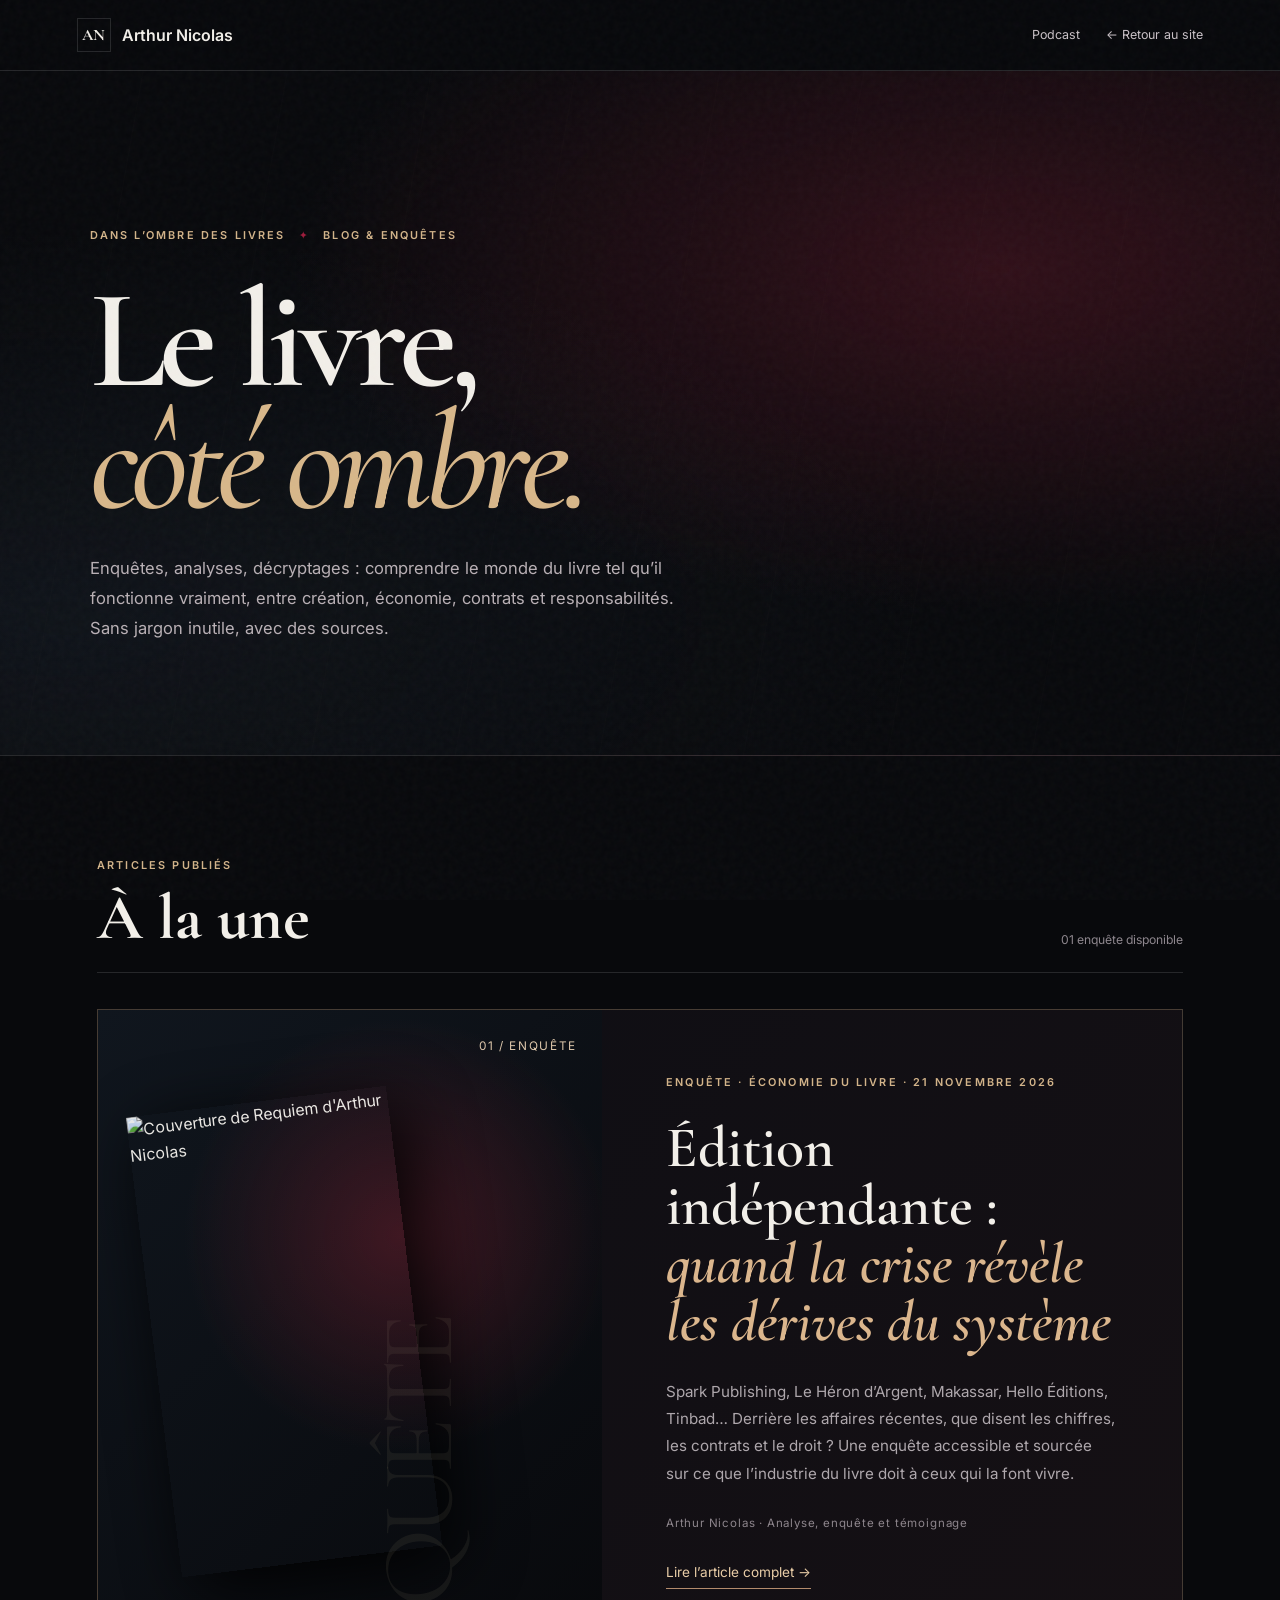
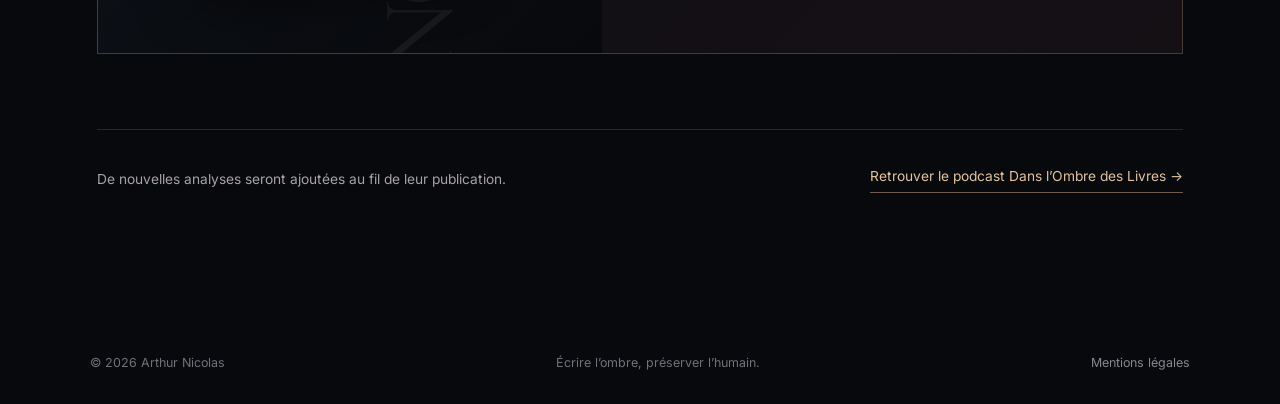
==== blog.html @ 909853b9 "Crée la rubrique Blog et met l’enquête à la une" ====
<!doctype html>
<html lang="fr">
<head>
<meta charset="utf-8"><meta name="viewport" content="width=device-width,initial-scale=1">
<meta name="theme-color" content="#08090c"><meta name="robots" content="index,follow">
<meta name="description" content="Le blog d'Arthur Nicolas et du podcast Dans l'Ombre des Livres : enquêtes, analyses et décryptages sur l'édition, les auteurs et les coulisses de la littérature.">
<link rel="canonical" href="https://arthurnicolas.fr/blog.html">
<meta property="og:locale" content="fr_FR"><meta property="og:type" content="website">
<meta property="og:title" content="Blog & enquêtes — Arthur Nicolas">
<meta property="og:description" content="Le monde du livre, derrière la vitrine. Enquêtes et décryptages par Arthur Nicolas.">
<meta property="og:url" content="https://arthurnicolas.fr/blog.html">
<meta property="og:image" content="https://arthurnicolas.fr/assets/social/arthur-nicolas-og.jpg">
<meta name="twitter:card" content="summary_large_image">
<title>Blog et enquêtes — Dans l'Ombre des Livres | Arthur Nicolas</title>
<link rel="icon" href="favicon.svg" type="image/svg+xml">
<link rel="preconnect" href="https://fonts.googleapis.com"><link rel="preconnect" href="https://fonts.gstatic.com" crossorigin>
<link href="https://fonts.googleapis.com/css2?family=Cormorant+Garamond:wght@500;600;700&family=Inter:wght@400;500;600&display=swap" rel="stylesheet">
<link rel="stylesheet" href="styles.css"><link rel="stylesheet" href="blog.css">
<script type="application/ld+json">{"@context":"https://schema.org","@type":"CollectionPage","name":"Blog & enquêtes — Arthur Nicolas","url":"https://arthurnicolas.fr/blog.html","inLanguage":"fr-FR","description":"Articles de décryptage sur le monde de l'édition","hasPart":{"@type":"NewsArticle","headline":"Édition indépendante : quand la crise révèle les dérives du système","url":"https://arthurnicolas.fr/blog/edition-independante-crise-derives-2026.html","datePublished":"2026-11-21"}}</script>
</head>
<body class="subpage editorial-body">
<div class="grain" aria-hidden="true"></div>
<header class="subpage-header">
<a class="brand" href="index.html"><span class="monogram">AN</span><span>Arthur Nicolas</span></a>
<div class="blog-header-links"><a href="index.html#podcast">Podcast</a><a class="back-link" href="index.html">← Retour au site</a></div>
</header>
<main>
<section class="blog-home-hero">
<div class="blog-home-inner">
<p class="blog-eyebrow">Dans l’Ombre des Livres <span class="story-dot">✦</span> Blog & enquêtes</p>
<h1>Le livre,<br><em>côté ombre.</em></h1>
<p>Enquêtes, analyses, décryptages : comprendre le monde du livre tel qu’il fonctionne vraiment, entre création, économie, contrats et responsabilités. Sans jargon inutile, avec des sources.</p>
</div></section>
<section class="blog-home-index">
<div class="blog-home-index-head"><div><p class="blog-eyebrow">Articles publiés</p><h2>À la une</h2></div><span>01 enquête disponible</span></div>
<a class="blog-feature" href="blog/edition-independante-crise-derives-2026.html" aria-label="Lire l'enquête : Édition indépendante, quand la crise révèle les dérives du système">
<div class="blog-feature-media"><img src="assets/books/requiem.webp" alt="Couverture de Requiem d'Arthur Nicolas" loading="lazy"><span class="blog-feature-number">01 / ENQUÊTE</span></div>
<div class="blog-feature-content"><p class="story-kicker">Enquête · Économie du livre · 21 novembre 2026</p><h3>Édition indépendante : <em>quand la crise révèle les dérives du système</em></h3><p>Spark Publishing, Le Héron d’Argent, Makassar, Hello Éditions, Tinbad… Derrière les affaires récentes, que disent les chiffres, les contrats et le droit ? Une enquête accessible et sourcée sur ce que l’industrie du livre doit à ceux qui la font vivre.</p><div class="blog-feature-meta">Arthur Nicolas · Analyse, enquête et témoignage</div><span class="blog-feature-open">Lire l’article complet →</span></div>
</a>
<div class="blog-home-outro"><span>De nouvelles analyses seront ajoutées au fil de leur publication.</span><a href="index.html#podcast">Retrouver le podcast Dans l’Ombre des Livres →</a></div>
</section>
</main>
<footer><span>© 2026 Arthur Nicolas</span><span>Écrire l’ombre, préserver l’humain.</span><a class="footer-link" href="mentions-legales.html">Mentions légales</a></footer>
</body></html>
---- styles.css ----
:root{--bg:#08090c;--panel:#0c0d11;--text:#f2efe9;--muted:#aaa6ad;--line:rgba(255,255,255,.12);--wine:#721a2d;--serif:"Cormorant Garamond",Georgia,serif;--sans:"Inter",system-ui,sans-serif}
*{box-sizing:border-box}
html{scroll-behavior:smooth}
body{margin:0;background:var(--bg);color:var(--text);font-family:var(--sans);line-height:1.65;overflow-x:hidden}
.grain{position:fixed;inset:0;pointer-events:none;z-index:100;opacity:.14;background-image:url("data:image/svg+xml,%3Csvg viewBox='0 0 180 180' xmlns='http://www.w3.org/2000/svg'%3E%3Cfilter id='n'%3E%3CfeTurbulence type='fractalNoise' baseFrequency='.82' numOctaves='3' stitchTiles='stitch'/%3E%3C/filter%3E%3Crect width='100%25' height='100%25' filter='url(%23n)' opacity='.23'/%3E%3C/svg%3E")}
a{color:inherit}
.site-header{position:fixed;inset:0 0 auto;height:72px;padding:0 clamp(20px,5vw,76px);display:flex;align-items:center;justify-content:space-between;z-index:90;background:linear-gradient(180deg,rgba(8,9,12,.94),rgba(8,9,12,.58),transparent);backdrop-filter:blur(8px)}
.brand{display:flex;align-items:center;gap:11px;text-decoration:none;font-weight:600;white-space:nowrap}
.monogram{width:34px;height:34px;border:1px solid var(--line);display:grid;place-items:center;font-family:var(--serif);font-weight:700}
.nav{display:flex;gap:clamp(13px,1.7vw,24px)}
.nav a{text-decoration:none;color:var(--muted);font-size:.8rem;transition:.2s;white-space:nowrap}
.nav a:hover{color:var(--text)}
.menu-button{display:none;border:1px solid var(--line);background:#0c0d11;color:var(--text);padding:8px 12px}
.hero{min-height:100svh;padding:130px clamp(24px,7vw,112px) 74px;display:flex;align-items:center;position:relative;overflow:hidden;border-bottom:1px solid var(--line)}
.hero-content{position:relative;z-index:3;max-width:980px}
.eyebrow{text-transform:uppercase;letter-spacing:.19em;font-size:.7rem;font-weight:600;color:#c2a7ad;margin:0 0 22px}
h1,h2,h3{font-family:var(--serif);margin:0;line-height:.96}
h1{font-size:clamp(4rem,9.2vw,9.5rem);font-weight:600;letter-spacing:-.055em}
h1 em{font-weight:500;color:#c9c1c3}
.lead{max-width:680px;color:var(--muted);font-size:clamp(1rem,1.5vw,1.25rem);margin:32px 0 0}
.actions{display:flex;gap:12px;flex-wrap:wrap;margin-top:32px}
.button{display:inline-flex;min-height:48px;align-items:center;justify-content:center;padding:0 20px;border:1px solid var(--line);text-decoration:none;font-weight:600;font-size:.88rem;transition:.2s}
.button:hover{transform:translateY(-2px);border-color:rgba(255,255,255,.34)}
.button-light{background:var(--text);color:#111;border-color:var(--text)}
.button-line{background:rgba(255,255,255,.02)}
.hero-bg{position:absolute;right:-3%;top:0;width:55%;height:100%;opacity:.62}
.hero-bg:before{content:"";position:absolute;width:350px;height:350px;border-radius:50%;right:18%;top:17%;background:radial-gradient(circle,#d0ccc4 0 3%,#777274 31%,#27262c 60%,transparent 71%);opacity:.5}
.hero-bg span{position:absolute;bottom:0;background:linear-gradient(#15161b,#030304);border:1px solid rgba(255,255,255,.04)}
.hero-bg span:before{content:"";position:absolute;left:50%;top:-90px;transform:translateX(-50%);border-left:48px solid transparent;border-right:48px solid transparent;border-bottom:90px solid #0a0b0e}
.hero-bg span:nth-child(1){height:48%;width:105px;left:10%}
.hero-bg span:nth-child(2){height:68%;width:145px;left:42%}
.hero-bg span:nth-child(3){height:39%;width:90px;right:8%}
.scroll{position:absolute;left:clamp(24px,7vw,112px);bottom:27px;text-decoration:none;color:#6f6d72;text-transform:uppercase;letter-spacing:.16em;font-size:.64rem}
.section{padding:110px clamp(24px,7vw,112px);border-bottom:1px solid var(--line);scroll-margin-top:70px}
.author,.podcast{display:grid;grid-template-columns:.8fr 1.2fr;gap:8vw}
.section h2{font-size:clamp(3.2rem,6.7vw,7rem);letter-spacing:-.04em}
.copy{max-width:780px;color:#bbb7bc}
.copy .intro{font-family:var(--serif);font-size:clamp(1.55rem,2.3vw,2.2rem);line-height:1.25;color:#e7e3e3;margin-top:0}
.author-intro{min-width:0}
.author-photo,.requiem-atmosphere,.encounter-photo,.podcast-artwork{margin:0}
.author-photo{margin-top:44px;max-width:470px}
.author-photo img{display:block;width:100%;aspect-ratio:1.04/1;object-fit:cover;object-position:center 40%;filter:saturate(.82) contrast(1.04);border:1px solid var(--line);box-shadow:0 28px 60px rgba(0,0,0,.42)}
.requiem-atmosphere{margin-top:46px;max-width:760px}
.requiem-atmosphere img{display:block;width:100%;aspect-ratio:4/3;object-fit:cover;object-position:center 46%;border:1px solid rgba(255,255,255,.13);box-shadow:0 28px 60px rgba(0,0,0,.38)}
.requiem-atmosphere figcaption,.encounter-photo figcaption{margin-top:10px;color:#858188;font-size:.69rem;text-transform:uppercase;letter-spacing:.12em}
.encounter-photo{margin:48px 0 0;max-width:980px}
.encounter-photo img{display:block;width:100%;height:430px;object-fit:cover;object-position:center 45%;filter:contrast(1.05);border:1px solid var(--line);box-shadow:0 26px 60px rgba(0,0,0,.35)}
.podcast-title{min-width:0}
.podcast-artwork{margin-top:42px;max-width:430px}
.podcast-artwork img{display:block;width:100%;aspect-ratio:1/1;object-fit:cover;border:1px solid rgba(255,255,255,.14);box-shadow:0 30px 70px rgba(0,0,0,.42)}
.author-photo{margin:42px 0 0;max-width:430px}
.author-photo img{display:block;width:100%;aspect-ratio:1/1;object-fit:cover;object-position:center 34%;border:1px solid var(--line);filter:saturate(.86) contrast(1.02);box-shadow:0 28px 60px rgba(0,0,0,.38)}
.author-photo:after{content:"";display:block;width:38%;height:1px;background:var(--wine);margin-top:14px}
.requiem-atmosphere{margin:52px 0 0}
.requiem-atmosphere img{display:block;width:100%;height:clamp(280px,38vw,520px);object-fit:cover;object-position:center 46%;border:1px solid var(--line);filter:saturate(.72) contrast(1.06)}
.requiem-atmosphere figcaption,.encounter-photo figcaption{margin-top:11px;color:#77737b;font-size:.69rem;text-transform:uppercase;letter-spacing:.12em}
.encounter-photo{margin:56px 0 0;display:grid;grid-template-columns:minmax(260px,.75fr) minmax(0,1.25fr);gap:26px;align-items:end}
.encounter-photo img{width:100%;max-width:520px;height:420px;object-fit:cover;object-position:center 42%;border:1px solid var(--line);filter:contrast(1.04)}
.encounter-photo figcaption{padding-bottom:12px;max-width:420px}
.podcast-artwork{margin:46px 0 0;max-width:430px}
.podcast-artwork img{display:block;width:100%;aspect-ratio:1/1;object-fit:cover;border:1px solid var(--line);box-shadow:0 28px 70px rgba(0,0,0,.4)}

.requiem{display:grid;grid-template-columns:minmax(280px,.62fr) minmax(0,1.38fr);gap:8vw;align-items:start;background:radial-gradient(circle at 10% 30%,rgba(114,26,45,.14),transparent 30%),linear-gradient(135deg,#0a0b0f,#111116)}
.cover-wrap{margin:0;position:sticky;top:106px;max-width:460px}
.cover-wrap img{display:block;width:100%;box-shadow:0 40px 80px rgba(0,0,0,.6);border:1px solid rgba(255,255,255,.15)}
.cover-wrap figcaption{margin-top:12px;color:#89858c;font-size:.72rem;text-transform:uppercase;letter-spacing:.12em}
.meta{text-transform:uppercase;letter-spacing:.11em;font-size:.72rem;color:#bca5aa;margin:22px 0}
.logline{font-family:var(--serif);font-size:clamp(1.45rem,2.25vw,2.25rem);line-height:1.22;color:#e3dfe1;max-width:900px}
.facts{display:flex;gap:8px;flex-wrap:wrap;margin:26px 0 34px}
.facts span{border:1px solid var(--line);padding:7px 11px;color:#9d98a0;font-size:.75rem}
.synopsis{border-top:1px solid var(--line);border-bottom:1px solid var(--line);padding:20px 0}
.synopsis summary{cursor:pointer;list-style:none;font-weight:600}
.synopsis summary::-webkit-details-marker{display:none}
.synopsis summary:after{content:"+";float:right;font-size:1.3rem}
.synopsis[open] summary:after{content:"–"}
.synopsis div{padding-top:12px;color:#b6b2b8;max-width:850px}
.book-copy blockquote{margin:42px 0 0;padding:5px 0 5px 24px;border-left:2px solid var(--wine);font-family:var(--serif);font-size:clamp(1.35rem,2vw,1.9rem);line-height:1.25;color:#d7d2d4}
.section-head{max-width:980px}
.section-head>p:last-child{max-width:680px;color:var(--muted)}
.grid{margin-top:58px;display:grid;grid-template-columns:repeat(4,1fr);gap:1px;background:var(--line);border:1px solid var(--line)}
.grid article{background:var(--bg);padding:34px;min-height:280px}
.grid article>span{font-family:var(--serif);font-size:1.3rem;color:#736c71}
.grid h3{font-size:2rem;margin:62px 0 15px}
.grid p{margin:0;color:var(--muted)}
.encounters{background:linear-gradient(180deg,#090a0d,#0d0e12)}
.encounter-head{display:grid;grid-template-columns:1fr;gap:0}
.timeline{margin-top:58px;display:grid;grid-template-columns:1.25fr repeat(2,1fr);border:1px solid var(--line);background:var(--line);gap:1px}
.timeline article,.timeline-card{background:var(--panel);padding:32px;min-height:270px;display:flex;flex-direction:column}.timeline-card{text-decoration:none}.timeline-link{transition:.2s}.timeline-link:hover{background:#121319}.timeline-link:hover h3{color:#fff}
.timeline .timeline-featured{background:radial-gradient(circle at 15% 15%,rgba(114,26,45,.35),transparent 48%),#0d0e12}
.timeline time,.timeline-kicker{font-size:.68rem;text-transform:uppercase;letter-spacing:.15em;color:#bca5aa;margin:0 0 42px}
.timeline h3{font-size:2rem;line-height:1;margin-bottom:14px}
.timeline p{color:var(--muted);margin:0}
.timeline .timeline-featured>a{margin-top:auto;padding-top:26px;text-decoration:none;font-size:.82rem;color:#ddd7da}.timeline-card .watch-link{margin-top:auto;padding-top:26px;font-size:.82rem;color:#ddd7da}.timeline-card{margin-top:0!important;color:var(--text)}
.books{background:radial-gradient(circle at 12% 10%,rgba(114,26,45,.12),transparent 28%),#090a0d}
.books-head{margin-bottom:54px}
.bookstore-grid{display:grid;grid-template-columns:1fr 1fr;gap:1px;background:var(--line);border:1px solid var(--line)}
.store-card{background:#0c0d11;display:grid;grid-template-columns:180px 1fr;gap:30px;padding:30px;min-height:330px;align-items:center}
.store-cover img{display:block;width:100%;max-height:270px;object-fit:cover;box-shadow:0 20px 45px rgba(0,0,0,.45);border:1px solid rgba(255,255,255,.12)}
.store-placeholder{height:270px;border:1px solid rgba(255,255,255,.12);display:flex;flex-direction:column;justify-content:space-between;padding:22px;background:linear-gradient(155deg,#17191f,#08090c 55%,#151016);box-shadow:0 20px 45px rgba(0,0,0,.4)}
.store-placeholder span{font-family:var(--serif);font-size:1.15rem;color:#a98b92}
.store-placeholder strong{font-family:var(--serif);font-size:1.65rem;letter-spacing:.08em;line-height:1}
.store-copy h3{font-size:2.6rem;margin:8px 0 15px}
.store-copy p{color:var(--muted)}
.store-kicker{text-transform:uppercase;letter-spacing:.14em;font-size:.66rem!important;color:#bca5aa!important;margin:0}
.store-copy .button{margin-top:18px}
.podcast-player{margin-top:30px;border:1px solid var(--line);background:#07080a;padding:8px}
.podcast-player iframe{display:block;border-radius:4px}
.rss-head{display:flex;align-items:center;justify-content:space-between;gap:20px;margin-top:38px;margin-bottom:14px}
.rss-head .eyebrow{margin:0}
.rss-head a{font-size:.75rem;color:#a8a4aa;text-decoration:none;border-bottom:1px solid #4e4b51}
.rss-episodes{display:grid;gap:1px;background:var(--line);border:1px solid var(--line)}
.rss-episode{background:#0b0c10;padding:24px}
.rss-episode time{display:block;text-transform:uppercase;letter-spacing:.13em;font-size:.66rem;color:#a98f96;margin-bottom:10px}
.rss-episode h3{font-size:clamp(1.5rem,2.2vw,2.15rem);line-height:1.06;margin-bottom:10px}
.rss-episode p{color:var(--muted);font-size:.9rem;margin:0 0 16px}
.rss-episode audio{width:100%;height:38px;margin-top:4px}
.rss-episode .episode-link{display:inline-block;margin-top:14px;text-decoration:none;font-size:.78rem;border-bottom:1px solid #57545a}
.rss-loading{margin:0;background:#0b0c10;padding:22px;color:var(--muted)}
.podcast{background:radial-gradient(circle at 90% 50%,rgba(114,26,45,.16),transparent 34%)}
.press{display:grid;grid-template-columns:.75fr 1.25fr;gap:7vw;background:linear-gradient(135deg,#0a0b0f,#121014)}
.press-title h2{font-size:clamp(3rem,5.8vw,6.3rem)}
.press-panel{max-width:900px}
.press-intro{font-family:var(--serif);font-size:clamp(1.35rem,2.15vw,2rem);line-height:1.27;color:#ddd8da;margin:0 0 40px}
.press-grid{display:grid;grid-template-columns:repeat(3,1fr);gap:1px;background:var(--line);border:1px solid var(--line)}
.press-grid>div{background:#0b0c10;padding:25px}
.press-grid span{font-family:var(--serif);font-size:1.2rem;color:#786f74}
.press-grid h3{font-size:1.55rem;margin:32px 0 12px}
.press-grid p{font-size:.9rem;color:var(--muted);margin:0}
.contact{text-align:center;padding-top:145px;padding-bottom:145px}
.contact h2{max-width:1000px;margin:auto}
.contact>p:not(.eyebrow){color:var(--muted);max-width:650px;margin:25px auto}
.contact-links{display:flex;gap:18px;justify-content:center;flex-wrap:wrap;margin-top:34px}
.contact-links a{text-decoration:none;border-bottom:1px solid #57545a;padding-bottom:3px}
footer{display:flex;justify-content:space-between;gap:24px;padding:30px clamp(24px,7vw,112px);font-size:.78rem;color:#737078}
@media(max-width:1100px){.nav{gap:12px}.nav a{font-size:.74rem}}
@media(max-width:980px){
  .author-photo{max-width:520px}
  .podcast-artwork{max-width:460px}
  .encounter-photo{grid-template-columns:1fr}.encounter-photo img{max-width:620px;height:auto}
  .bookstore-grid{grid-template-columns:1fr}
  .nav{display:none;position:absolute;top:62px;left:20px;right:20px;background:#0c0d11;border:1px solid var(--line);padding:20px;flex-direction:column}
  .nav.open{display:flex}
  .menu-button{display:block}
  .hero-bg{width:74%;right:-28%;opacity:.38}
  .author,.requiem,.podcast,.press{grid-template-columns:1fr}
  .cover-wrap{position:relative;top:auto;max-width:340px}
  .grid{grid-template-columns:repeat(2,1fr)}
  .timeline{grid-template-columns:repeat(2,1fr)}
}
@media(max-width:700px){.press-grid{grid-template-columns:1fr}}
@media(max-width:640px){
  .author-photo,.podcast-artwork{margin-top:30px}
  .requiem-atmosphere{margin-top:38px}.requiem-atmosphere img{height:330px}
  .encounter-photo{margin-top:38px;gap:10px}.encounter-photo figcaption{padding-bottom:0}
  .rss-head{align-items:flex-start;flex-direction:column;gap:8px}
  .rss-episode{padding:20px}
  .store-card{grid-template-columns:92px 1fr;gap:18px;padding:20px;min-height:0;align-items:start}
  .store-cover img,.store-placeholder{height:auto;max-height:none;min-height:138px}
  .store-placeholder{padding:12px}
  .store-placeholder strong{font-size:1rem;word-break:break-word}
  .store-copy h3{font-size:2rem}
  .store-copy .button{width:100%;padding:0 12px;font-size:.78rem}
  .timeline article,.timeline-card{min-height:190px;padding:24px}
  .timeline time,.timeline-kicker{margin-bottom:28px}
  .timeline h3{font-size:1.8rem}
  .site-header{height:64px}
  .hero{padding-left:20px;padding-right:20px}
  h1{font-size:clamp(3.4rem,17vw,5.2rem)}
  .section{padding:82px 20px}
  .section h2{font-size:clamp(3rem,15vw,4.8rem)}
  .grid,.timeline{grid-template-columns:1fr}
  .grid article{min-height:220px}
  .grid h3{margin-top:42px}
  .timeline article{min-height:220px}
  footer{padding:25px 20px;flex-direction:column}
}
@media(prefers-reduced-motion:reduce){html{scroll-behavior:auto}.button{transition:none}}

/* Final polish */
.events-split{margin-top:58px}
.events-label{display:flex;align-items:flex-end;justify-content:space-between;gap:24px;padding-bottom:16px;border-bottom:1px solid var(--line)}
.events-label .eyebrow{margin:0}
.events-label span{font-size:.78rem;color:#77737a}
.upcoming-card{display:grid;grid-template-columns:.8fr 1.4fr auto;gap:32px;align-items:end;padding:34px;margin-top:18px;border:1px solid var(--line);background:radial-gradient(circle at 8% 15%,rgba(114,26,45,.28),transparent 45%),#0c0d11}
.upcoming-card .timeline-kicker{margin:0 0 24px;font-size:.68rem;text-transform:uppercase;letter-spacing:.15em;color:#bca5aa}
.upcoming-card h3{font-size:clamp(2rem,3.2vw,3.3rem)}
.upcoming-card>p{margin:0;color:var(--muted);max-width:620px}
.upcoming-card>a{text-decoration:none;white-space:nowrap;font-size:.82rem;border-bottom:1px solid #5d5960;padding-bottom:3px}
.archive-head{display:flex;align-items:end;justify-content:space-between;gap:22px;margin-top:62px;margin-bottom:16px}
.archive-head .eyebrow{margin:0}
.archive-head h3{font-size:clamp(1.8rem,3vw,2.9rem);color:#d7d1d4}
.timeline.timeline-archive{margin-top:0;grid-template-columns:repeat(2,1fr)}
.timeline.timeline-archive article,.timeline.timeline-archive .timeline-card{min-height:250px}
.rss-episode{display:grid;grid-template-columns:92px minmax(0,1fr);gap:20px;align-items:start}
.rss-episode.no-image{grid-template-columns:1fr}
.rss-thumb{display:block;width:92px;height:92px;object-fit:cover;border:1px solid var(--line)}
.rss-content{min-width:0}
.rss-content time{margin-bottom:8px}
.footer-link{color:#8a868e;text-decoration:none}
.footer-link:hover{color:var(--text)}
.subpage{min-height:100vh;background:var(--bg)}
.subpage-header{position:sticky;top:0;z-index:30;padding:18px clamp(20px,6vw,86px);display:flex;align-items:center;justify-content:space-between;background:rgba(8,9,12,.94);border-bottom:1px solid var(--line);backdrop-filter:blur(10px)}
.subpage-header a{text-decoration:none}
.back-link{font-size:.78rem;color:#aaa6ad}
.press-page,.legal-page{max-width:1180px;margin:0 auto;padding:82px clamp(20px,6vw,80px) 110px}
.press-hero{display:grid;grid-template-columns:1.15fr .85fr;gap:7vw;align-items:center;padding-bottom:70px;border-bottom:1px solid var(--line)}
.press-hero h1{font-size:clamp(3.8rem,8vw,7.5rem)}
.press-hero p{color:var(--muted);max-width:650px}
.press-hero img{display:block;width:100%;max-width:380px;margin-left:auto;border:1px solid var(--line);box-shadow:0 28px 70px rgba(0,0,0,.45)}
.press-page section,.legal-page section{padding:58px 0;border-bottom:1px solid var(--line)}
.press-page section:last-child,.legal-page section:last-child{border-bottom:0}
.press-page h2,.legal-page h1,.legal-page h2{font-family:var(--serif);line-height:1}
.press-page h2{font-size:clamp(2.5rem,5vw,4.6rem);margin-bottom:22px}
.press-page p,.legal-page p,.legal-page li{color:#b7b3b9}
.press-facts{display:grid;grid-template-columns:repeat(4,1fr);gap:1px;background:var(--line);border:1px solid var(--line);margin-top:28px}
.press-facts div{background:#0b0c10;padding:24px}
.press-facts strong{display:block;font-family:var(--serif);font-size:1.35rem;color:var(--text);margin-bottom:6px}
.asset-grid{display:grid;grid-template-columns:repeat(3,1fr);gap:16px;margin-top:28px}
.asset-card{display:flex;flex-direction:column;border:1px solid var(--line);background:#0b0c10;padding:18px;text-decoration:none}
.asset-card img{display:block;width:100%;aspect-ratio:4/3;object-fit:cover;margin-bottom:16px}
.asset-card strong{font-family:var(--serif);font-size:1.35rem}
.asset-card span{color:#8d8990;font-size:.78rem;margin-top:4px}
.legal-page{max-width:900px}
.legal-page h1{font-size:clamp(3.4rem,7vw,6rem);margin:0 0 24px}
.legal-page h2{font-size:2rem;margin:0 0 16px}
.legal-page ul{padding-left:20px}
.download-note{font-size:.76rem;color:#77737a!important}
@media(max-width:900px){
  .upcoming-card{grid-template-columns:1fr}
  .upcoming-card>a{justify-self:start}
  .press-hero{grid-template-columns:1fr}
  .press-hero img{margin:0;max-width:340px}
  .press-facts{grid-template-columns:repeat(2,1fr)}
  .asset-grid{grid-template-columns:1fr 1fr}
}
@media(max-width:640px){
  .events-label,.archive-head{align-items:flex-start;flex-direction:column;gap:7px}
  .timeline.timeline-archive{grid-template-columns:1fr}
  .rss-episode{grid-template-columns:72px minmax(0,1fr);gap:14px}
  .rss-thumb{width:72px;height:72px}
  .subpage-header{padding:14px 20px}
  .press-page,.legal-page{padding:62px 20px 90px}
  .press-facts,.asset-grid{grid-template-columns:1fr}
}

/* Prix Odyssée 2027 et Salon du livre de Pusignan */
.odyssee-callout{display:flex;gap:22px;align-items:flex-start;margin:30px 0 34px;padding:25px 28px;border:1px solid rgba(199,165,112,.35);background:linear-gradient(120deg,rgba(114,26,45,.16),rgba(11,12,16,.93));}
.odyssee-symbol{display:block;flex:none;margin-top:1px;font-family:var(--serif);font-size:2rem;line-height:1;color:#c8a979}
.odyssee-kicker{margin:0 0 6px!important;font-size:.68rem!important;letter-spacing:.17em;text-transform:uppercase;color:#c8a979!important}
.odyssee-callout h3{font-size:clamp(1.75rem,2.8vw,2.55rem);line-height:1.07;margin:0 0 10px}
.odyssee-callout p:last-child{font-size:.9rem;color:#bdb5bc;line-height:1.65;margin:0}
.odyssee-callout strong{font-weight:600;color:#e4d5bd}
.upcoming-event{grid-template-columns:minmax(185px,.56fr) minmax(0,1.5fr) auto;align-items:center;gap:clamp(22px,3vw,54px)}
.upcoming-date{align-self:start;border-right:1px solid rgba(255,255,255,.12);padding-right:18px}
.upcoming-date time{display:block;font-family:var(--serif);font-size:clamp(2.2rem,4vw,4.2rem);line-height:1.06;color:#eddfd2;white-space:nowrap}
.upcoming-date time span{display:block;margin-top:5px;font-family:var(--sans);font-size:.75rem;letter-spacing:.12em;text-transform:uppercase;color:#a9a0a7}
.upcoming-details h3{font-size:clamp(2rem,3.1vw,3.15rem);margin:0 0 15px;line-height:1.1}
.upcoming-details p{font-size:.9rem;line-height:1.6;color:#ada7ae;margin:0 0 14px}
.upcoming-details .upcoming-venue{color:#d1cbd0}
.upcoming-details .upcoming-venue strong{font-weight:600}
.upcoming-details .upcoming-hours{color:#c2a88b;font-size:.82rem;margin-bottom:0}
.upcoming-event>a{align-self:end}
@media(max-width:1000px){.upcoming-event{grid-template-columns:1fr}.upcoming-date{border-right:0;border-bottom:1px solid rgba(255,255,255,.12);padding:0 0 19px}.upcoming-event>a{justify-self:start}}
@media(max-width:640px){.odyssee-callout{gap:14px;margin:22px 0 28px;padding:20px 17px}.odyssee-symbol{font-size:1.5rem}.upcoming-event{padding:24px 20px}.upcoming-date time{font-size:3rem;white-space:normal}.upcoming-details h3{font-size:2.1rem}.upcoming-details .upcoming-hours{line-height:1.7}}
---- blog.css ----
/* Editorial blog — Dans l'Ombre des Livres */
.blog-header-links{display:flex;gap:26px;align-items:center;font-size:.78rem}
.blog-header-links a{text-decoration:none;color:#c9c1c6;transition:color .2s}
.blog-header-links a:hover{color:#e8c89f}
.editorial-body{--gold:#d3b48a;--gold-light:#ebd4b1;--editorial-paper:#d5cfd0}
.blog-home-hero{min-height:620px;padding:145px clamp(22px,7vw,120px) 95px;position:relative;overflow:hidden;border-bottom:1px solid rgba(255,255,255,.12);background:radial-gradient(ellipse at 78% 29%,rgba(114,26,45,.38),transparent 50%),radial-gradient(ellipse at 5% 80%,rgba(42,57,73,.22),transparent 50%),#08090c}
.blog-home-hero:after{content:"";position:absolute;inset:0;pointer-events:none;opacity:.2;background:repeating-linear-gradient(100deg,transparent 0 140px,rgba(211,180,138,.06) 141px,transparent 142px)}
.blog-home-inner{max-width:1160px;margin:auto;position:relative;z-index:1}
.blog-eyebrow,.story-eyebrow,.story-kicker{font-family:var(--sans);font-size:.68rem;letter-spacing:.2em;font-weight:600;text-transform:uppercase;color:var(--gold)}
.blog-home-hero h1{font-family:var(--serif);font-size:clamp(5rem,11vw,11rem);line-height:.87;letter-spacing:-.045em;margin:34px 0 30px;max-width:900px}
.blog-home-hero h1 em{font-weight:500;color:#d8b78a}
.blog-home-hero p:not(.blog-eyebrow){max-width:600px;color:#b9b0b5;font-size:1.04rem;line-height:1.8}
.blog-home-index{max-width:1240px;margin:0 auto;padding:90px clamp(22px,6vw,78px) 130px}
.blog-home-index-head{display:flex;align-items:end;justify-content:space-between;gap:30px;padding-bottom:22px;border-bottom:1px solid var(--line);margin-bottom:36px}
.blog-home-index-head h2{font-family:var(--serif);font-size:clamp(2.7rem,5vw,4.8rem);line-height:1;margin:0}
.blog-home-index-head span{font-size:.76rem;color:#8d868d}
.blog-feature{display:grid;grid-template-columns:.93fr 1.07fr;min-height:480px;overflow:hidden;border:1px solid rgba(211,180,138,.27);background:linear-gradient(135deg,#0e0e14,#151014);text-decoration:none;transition:border-color .2s,transform .2s}
.blog-feature:hover{border-color:rgba(211,180,138,.68);transform:translateY(-3px)}
.blog-feature-media{position:relative;min-height:420px;overflow:hidden;background:radial-gradient(circle at 60% 35%,rgba(113,31,46,.5),transparent 42%),linear-gradient(135deg,#10161e,#08090c)}
.blog-feature-media img{position:absolute;width:52%;height:72%;object-fit:cover;left:11%;top:14%;filter:grayscale(.15) contrast(1.12);transform:rotate(-7deg);box-shadow:15px 18px 70px #000;opacity:.9}
.blog-feature-media::after{content:"ENQUÊTE";position:absolute;bottom:48px;right:-18px;font-family:var(--serif);font-size:clamp(4rem,8vw,9rem);letter-spacing:-.07em;color:rgba(231,207,176,.07);transform:rotate(-90deg)}
.blog-feature-number{position:absolute;right:25px;top:27px;font-size:.74rem;letter-spacing:.14em;color:#ddc7ab}
.blog-feature-content{padding:clamp(32px,5vw,76px);display:flex;flex-direction:column;justify-content:center}
.blog-feature-content .story-kicker{margin:0 0 27px}
.blog-feature-content h3{font-family:var(--serif);font-size:clamp(2.7rem,4.5vw,5.2rem);line-height:1.01;font-weight:600;margin:0 0 26px}
.blog-feature-content h3 em{color:#dbb68d}
.blog-feature-content>p:not(.story-kicker){font-size:.95rem;color:#aea7ac;line-height:1.8;margin:0 0 27px}
.blog-feature-meta{font-size:.72rem;color:#8d858c;letter-spacing:.07em;margin-bottom:28px}
.blog-feature-open{font-size:.85rem;color:#e9cda7;border-bottom:1px solid #b38b6c;display:inline-block;align-self:start;padding-bottom:5px}
.blog-home-outro{margin-top:75px;display:flex;flex-wrap:wrap;gap:24px;align-items:center;justify-content:space-between;border-top:1px solid var(--line);padding-top:35px;color:#a8a2a9;font-size:.86rem}
.blog-home-outro a{color:#e2c39d;text-decoration:none;border-bottom:1px solid #705b54;padding-bottom:4px}
.story-hero{display:grid;grid-template-columns: minmax(0,1.4fr) minmax(250px,.6fr);min-height:710px;border-bottom:1px solid rgba(255,255,255,.14);background:linear-gradient(105deg,#090a0e 8%,#0b0a0f 65%,#151019)}
.story-hero-inner{padding:122px clamp(22px,6vw,110px) 65px;max-width:990px}
.story-breadcrumb{color:#857e85;font-size:.7rem;letter-spacing:.035em;margin:0 0 70px}
.story-breadcrumb a{color:#a69ea5;text-decoration:none}
.story-breadcrumb a:hover{color:#e1bf94}
.story-breadcrumb span{margin:0 8px;color:#544d55}
.story-hero .story-eyebrow{margin:0 0 25px}
.story-dot{color:#9c1c3b;margin:0 8px}
.story-hero h1{font-family:var(--serif);font-weight:600;font-size:clamp(3.7rem,6.7vw,7.7rem);line-height:.91;letter-spacing:-.047em;margin:0 0 32px;max-width:930px}
.story-hero h1 span{display:block}
.story-hero h1 em{font-weight:500;color:#ddb88f}
.story-lead{max-width:710px;font-family:var(--serif);font-size:clamp(1.4rem,2vw,1.85rem);line-height:1.31;color:#cfc6c8;margin:0 0 42px}
.story-byline{display:flex;gap:13px;align-items:center;margin:0 0 37px}
.story-author-monogram{font-family:var(--serif);display:flex;align-items:center;justify-content:center;width:43px;height:43px;border:1px solid rgba(225,190,150,.5);color:#e1c197;font-size:1.15rem}
.story-byline div{display:flex;flex-direction:column;gap:2px}
.story-byline strong{font-size:.81rem}
.story-byline div span{font-size:.7rem;color:#9a9198}
.story-jump{display:flex;gap:24px;flex-wrap:wrap}
.story-jump a{color:#dfbd91;text-decoration:none;font-size:.79rem;border-bottom:1px solid rgba(220,182,140,.5);padding-bottom:4px}
.story-hero-art{position:relative;min-height:650px;overflow:hidden;background:radial-gradient(circle at 56% 34%,rgba(115,29,45,.33),transparent 38%),radial-gradient(circle at 80% 75%,rgba(23,47,62,.3),transparent 52%),linear-gradient(168deg,#111018,#06070b)}
.story-hero-art:before{content:"";position:absolute;inset:0;background:linear-gradient(0deg,rgba(8,9,12,.5),transparent),url("assets/books/requiem.webp") center / cover;opacity:.23;filter:grayscale(.35) blur(4px);transform:scale(1.12)}
.story-hero-art:after{content:"";position:absolute;inset:16px;border:1px solid rgba(211,180,138,.23);pointer-events:none}
.story-art-glow{position:absolute;left:15%;top:16%;width:280px;height:280px;filter:blur(95px);background:rgba(139,36,59,.18)}
.story-art-mark{position:absolute;top:33%;left:11%;font-family:var(--serif);font-size:clamp(2.3rem,4.8vw,5.8rem);letter-spacing:.05em;line-height:.95;color:#e4d2b8;text-shadow:0 4px 20px #08090c}
.story-art-rule{position:absolute;height:2px;background:#ae805e;width:55%;left:11%;top:68%}
.story-art-number{position:absolute;bottom:40px;left:11%;font-size:.7rem;letter-spacing:.3em;color:#a99e9f}
.story-layout{display:grid;grid-template-columns:235px minmax(0,850px);gap:clamp(36px,6vw,105px);max-width:1360px;margin:0 auto;padding:95px clamp(22px,5vw,80px) 110px;align-items:start}
.story-aside{position:sticky;top:95px;align-self:start}
.aside-heading{font-size:.65rem;letter-spacing:.18em;text-transform:uppercase;color:var(--gold);font-weight:600;padding-bottom:13px;border-bottom:1px solid var(--line);margin:0 0 13px}
.story-toc{display:flex;flex-direction:column;gap:2px}
.story-toc a{font-size:.75rem;color:#969099;text-decoration:none;padding:5px 0 5px 12px;border-left:1px solid #3a343b}
.story-toc a:hover,.story-toc a:focus{border-color:#d2ae80;color:#f1dbc0}
.aside-podcast{margin-top:40px;display:grid;gap:8px;border-top:1px solid var(--line);padding-top:24px;font-size:.76rem}
.aside-podcast img{width:100%;max-width:155px;aspect-ratio:1/1;object-fit:cover;margin-bottom:8px}
.aside-podcast strong{color:#efdfcf;font-family:var(--serif);font-size:1.3rem}
.aside-podcast span{color:#9d969e}
.aside-podcast a{color:#cfb18d;text-decoration:none;border-bottom:1px solid #6b544b;justify-self:start;margin-top:7px}
.story-content{min-width:0}
.story-content a{color:#e4bd8c;text-decoration-thickness:1px;text-underline-offset:3px;overflow-wrap:anywhere}
.story-content a:hover{color:#fbe1b9}
.story-content p{color:#cbc5ca;font-size:1rem;line-height:1.98;margin:0 0 23px}
.story-content strong{color:#f0e9e6;font-weight:600}
.story-method{padding:26px 28px;border-left:2px solid rgba(213,174,120,.75);background:#111016;margin:0 0 50px}
.story-method .story-method-label,.story-takeaways .story-method-label{color:var(--gold);font-size:.64rem;text-transform:uppercase;letter-spacing:.15em;font-weight:600;margin:0 0 11px}
.story-method p:not(.story-method-label){font-size:.82rem;line-height:1.8;color:#a9a1aa;margin:0}
.story-intro{padding-bottom:26px}
.story-intro .story-first{font-family:var(--serif);font-size:clamp(1.45rem,2.7vw,2.05rem);line-height:1.35;color:#e1d7d4}
.story-takeaways{padding:28px 30px 22px;margin:12px 0 70px;border-top:1px solid rgba(211,180,138,.33);border-bottom:1px solid rgba(211,180,138,.33)}
.story-takeaways ul{padding-left:20px;color:#bdb5bc;margin:10px 0 0}
.story-takeaways li{font-size:.9rem;line-height:1.8;margin-bottom:9px}
.story-section{scroll-margin-top:90px;padding:0 0 55px;margin-bottom:65px;border-bottom:1px solid rgba(255,255,255,.13)}
.story-section .story-kicker{margin:0 0 13px;font-size:.68rem;letter-spacing:.16em}
.story-section h2{font-family:var(--serif);font-size:clamp(2.9rem,5.6vw,5.05rem);font-weight:600;line-height:1.02;letter-spacing:-.035em;margin:0 0 35px}
.story-section>p:first-of-type:not(.story-kicker){font-size:1.12rem}
.story-section h3{font-family:var(--serif);font-size:1.75rem;line-height:1.2;margin:0 0 13px}
.story-numbers{display:grid;grid-template-columns:repeat(3,1fr);gap:1px;background:#332a31;border:1px solid #332a31;margin:32px 0 38px}
.story-numbers.story-numbers-four{grid-template-columns:repeat(2,1fr)}
.story-numbers div{background:#111017;padding:25px 17px;display:flex;flex-direction:column;gap:7px}
.story-numbers strong{font-family:var(--serif);font-size:clamp(2.1rem,3.8vw,3.4rem);line-height:1;color:#e6bb85}
.story-numbers span{font-size:.73rem;color:#a9a2a8;line-height:1.5}
.story-glossary{display:grid;grid-template-columns:1fr;gap:13px;margin:34px 0}
.story-glossary>div{padding:24px 26px;border:1px solid #343037;background:#111015}
.story-glossary h3{color:#e3c29b}
.story-glossary p{font-size:.88rem;line-height:1.78;margin:0}
.story-update{border:1px solid rgba(187,151,101,.38);background:linear-gradient(120deg,rgba(129,33,51,.14),#111016);padding:24px 27px;margin:26px 0 34px}
.story-update>span{display:block;font-size:.65rem;text-transform:uppercase;letter-spacing:.14em;color:#dabb91;margin-bottom:11px}
.story-update p{font-size:.89rem;line-height:1.85;margin:0}
.content-warning{font-size:.86rem!important;background:#1c1418;border-left:3px solid #af475b;padding:16px 20px;margin:0 0 30px!important}
.story-proposals{display:grid;grid-template-columns:repeat(2,1fr);gap:13px;margin:38px 0}
.story-proposals>div{border:1px solid #342e34;background:#111015;padding:26px}
.story-proposals span{font-size:.69rem;color:#ba9c80;letter-spacing:.15em}
.story-proposals h3{margin:21px 0 13px;font-size:1.9rem}
.story-proposals p{font-size:.85rem;line-height:1.7;margin:0}
.story-quote{border-left:2px solid #cda47a;padding:15px 0 15px 26px;font-family:var(--serif);font-size:clamp(1.6rem,3.2vw,2.5rem);line-height:1.25;color:#e4c9aa;margin:28px 0 37px}
.story-sources{border-bottom:0;padding-bottom:10px;margin-bottom:60px}
.story-sources>p{font-size:.89rem}
.sources-group{padding:30px 0 16px;border-top:1px solid var(--line)}
.sources-group h3{font-size:1.65rem;margin:0 0 16px}
.sources-group ul{margin:0 0 8px;padding-left:20px}
.sources-group li{font-size:.82rem;color:#bcb4bb;line-height:1.8;margin-bottom:7px}
.story-content .source-date{color:#989199;font-size:.82rem;border-top:1px solid var(--line);padding-top:25px;margin-top:20px}
.story-end{background:radial-gradient(circle at 100% 0%,rgba(103,26,40,.31),transparent 50%),#121016;border:1px solid rgba(211,180,138,.27);padding:clamp(30px,6vw,60px);margin-top:30px}
.story-end>p{font-size:.65rem;letter-spacing:.21em;text-transform:uppercase;color:#dbba91;margin:0 0 25px}
.story-end h2{font-family:var(--serif);font-size:clamp(2.3rem,5vw,4.6rem);line-height:1.02;margin:0 0 34px}
.story-end h2 em{color:#d7b58e}
.story-end-actions{display:flex;gap:12px;flex-wrap:wrap}
@media(max-width:1100px){.story-layout{grid-template-columns:1fr;max-width:920px;padding-top:65px}.story-aside{position:static}.story-toc{display:flex;flex-direction:row;flex-wrap:wrap;gap:7px}.story-toc a{border:1px solid #363037;padding:7px 10px;background:#110e13}.aside-podcast{display:none}.story-hero{grid-template-columns:1fr}.story-hero-art{display:none}.story-hero-inner{max-width:950px;padding:115px 7vw 70px}.story-breadcrumb{margin-bottom:45px}.story-hero h1{font-size:clamp(4rem,8vw,7rem)}}
@media(max-width:760px){.blog-home-hero{min-height:510px;padding:110px 23px 65px}.blog-home-hero h1{font-size:clamp(4.9rem,16vw,8.5rem)}.blog-home-index{padding:68px 20px}.blog-feature{grid-template-columns:1fr}.blog-feature-media{min-height:270px}.blog-feature-media img{height:85%;width:37%;left:10%;top:8%}.blog-feature-content{padding:30px}.blog-feature-content h3{font-size:clamp(2.65rem,9vw,4rem)}.blog-home-index-head{flex-direction:column;align-items:start}.story-hero-inner{padding:113px 22px 63px}.story-hero h1{font-size:clamp(3.7rem,11.7vw,5.5rem)}.story-lead{font-size:1.35rem}.story-layout{padding:40px 22px 90px}.story-section{margin-bottom:45px;padding-bottom:38px}.story-section h2{font-size:clamp(3rem,9.5vw,4.5rem)}.story-content p{font-size:.97rem;line-height:1.85}.story-method{padding:21px}.story-numbers{grid-template-columns:1fr}.story-numbers.story-numbers-four{grid-template-columns:1fr 1fr}.story-proposals{grid-template-columns:1fr}.blog-header-links{gap:13px;font-size:.72rem}}
@media(max-width:420px){.subpage-header .brand>span:last-child{font-size:.81rem}.story-hero h1{font-size:3.5rem}.story-numbers.story-numbers-four{grid-template-columns:1fr}.story-toc a{font-size:.68rem}.blog-header-links .back-link{display:none}}
@media(prefers-reduced-motion:reduce){.blog-feature{transition:none}}
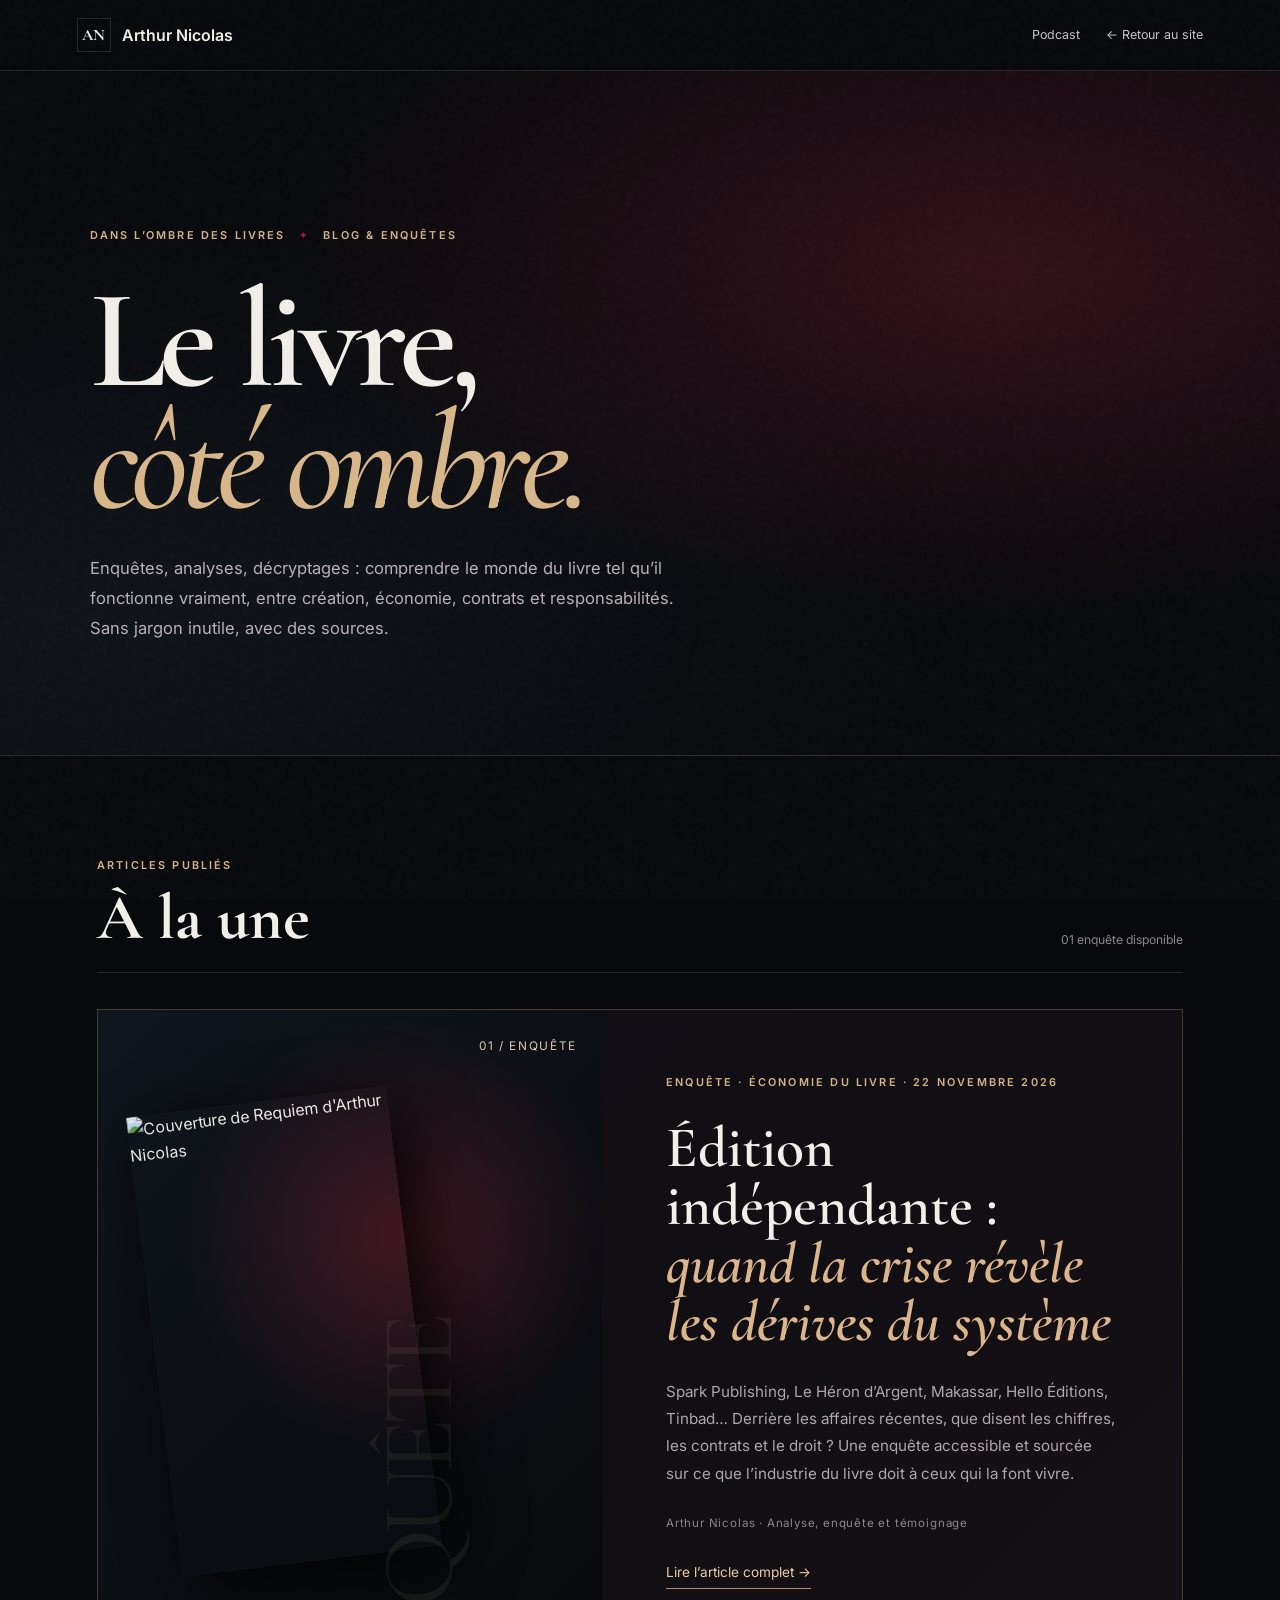
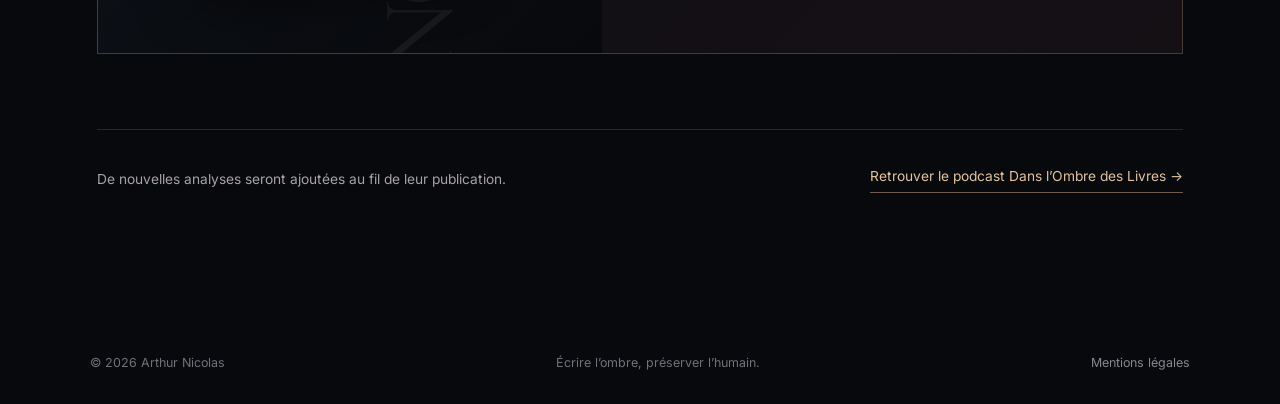
==== commit f5bdc217: "Actualise la date de l’article à la une" ====
--- a/blog.html
+++ b/blog.html
@@ -16,7 +16,7 @@
 <link rel="preconnect" href="https://fonts.googleapis.com"><link rel="preconnect" href="https://fonts.gstatic.com" crossorigin>
 <link href="https://fonts.googleapis.com/css2?family=Cormorant+Garamond:wght@500;600;700&family=Inter:wght@400;500;600&display=swap" rel="stylesheet">
 <link rel="stylesheet" href="styles.css"><link rel="stylesheet" href="blog.css">
-<script type="application/ld+json">{"@context":"https://schema.org","@type":"CollectionPage","name":"Blog & enquêtes — Arthur Nicolas","url":"https://arthurnicolas.fr/blog.html","inLanguage":"fr-FR","description":"Articles de décryptage sur le monde de l'édition","hasPart":{"@type":"NewsArticle","headline":"Édition indépendante : quand la crise révèle les dérives du système","url":"https://arthurnicolas.fr/blog/edition-independante-crise-derives-2026.html","datePublished":"2026-11-21"}}</script>
+<script type="application/ld+json">{"@context":"https://schema.org","@type":"CollectionPage","name":"Blog & enquêtes — Arthur Nicolas","url":"https://arthurnicolas.fr/blog.html","inLanguage":"fr-FR","description":"Articles de décryptage sur le monde de l'édition","hasPart":{"@type":"NewsArticle","headline":"Édition indépendante : quand la crise révèle les dérives du système","url":"https://arthurnicolas.fr/blog/edition-independante-crise-derives-2026.html","datePublished":"2026-11-22"}}</script>
 </head>
 <body class="subpage editorial-body">
 <div class="grain" aria-hidden="true"></div>
@@ -35,7 +35,7 @@
 <div class="blog-home-index-head"><div><p class="blog-eyebrow">Articles publiés</p><h2>À la une</h2></div><span>01 enquête disponible</span></div>
 <a class="blog-feature" href="blog/edition-independante-crise-derives-2026.html" aria-label="Lire l'enquête : Édition indépendante, quand la crise révèle les dérives du système">
 <div class="blog-feature-media"><img src="assets/books/requiem.webp" alt="Couverture de Requiem d'Arthur Nicolas" loading="lazy"><span class="blog-feature-number">01 / ENQUÊTE</span></div>
-<div class="blog-feature-content"><p class="story-kicker">Enquête · Économie du livre · 21 novembre 2026</p><h3>Édition indépendante : <em>quand la crise révèle les dérives du système</em></h3><p>Spark Publishing, Le Héron d’Argent, Makassar, Hello Éditions, Tinbad… Derrière les affaires récentes, que disent les chiffres, les contrats et le droit ? Une enquête accessible et sourcée sur ce que l’industrie du livre doit à ceux qui la font vivre.</p><div class="blog-feature-meta">Arthur Nicolas · Analyse, enquête et témoignage</div><span class="blog-feature-open">Lire l’article complet →</span></div>
+<div class="blog-feature-content"><p class="story-kicker">Enquête · Économie du livre · 22 novembre 2026</p><h3>Édition indépendante : <em>quand la crise révèle les dérives du système</em></h3><p>Spark Publishing, Le Héron d’Argent, Makassar, Hello Éditions, Tinbad… Derrière les affaires récentes, que disent les chiffres, les contrats et le droit ? Une enquête accessible et sourcée sur ce que l’industrie du livre doit à ceux qui la font vivre.</p><div class="blog-feature-meta">Arthur Nicolas · Analyse, enquête et témoignage</div><span class="blog-feature-open">Lire l’article complet →</span></div>
 </a>
 <div class="blog-home-outro"><span>De nouvelles analyses seront ajoutées au fil de leur publication.</span><a href="index.html#podcast">Retrouver le podcast Dans l’Ombre des Livres →</a></div>
 </section>
--- a/styles.css
+++ b/styles.css
@@ -262,3 +262,19 @@
 .upcoming-event>a{align-self:end}
 @media(max-width:1000px){.upcoming-event{grid-template-columns:1fr}.upcoming-date{border-right:0;border-bottom:1px solid rgba(255,255,255,.12);padding:0 0 19px}.upcoming-event>a{justify-self:start}}
 @media(max-width:640px){.odyssee-callout{gap:14px;margin:22px 0 28px;padding:20px 17px}.odyssee-symbol{font-size:1.5rem}.upcoming-event{padding:24px 20px}.upcoming-date time{font-size:3rem;white-space:normal}.upcoming-details h3{font-size:2.1rem}.upcoming-details .upcoming-hours{line-height:1.7}}
+
+
+/* Home editorial blog announcement */
+.blog-teaser{display:grid;grid-template-columns:.9fr 1.1fr;gap:clamp(34px,6vw,110px);align-items:center;background:radial-gradient(circle at 90% 6%,rgba(114,26,45,.19),transparent 42%),#0b0b10;border-top:1px solid var(--line);border-bottom:1px solid var(--line)}
+.blog-teaser-intro h2{font-family:var(--serif);font-size:clamp(3rem,5.5vw,6.2rem);line-height:.98;font-weight:600;margin:15px 0 25px}
+.blog-teaser-intro h2 em{color:#d9bb95;font-weight:500}
+.blog-teaser-intro>p:not(.eyebrow){max-width:440px;color:#aaa4ab;font-size:1rem;margin:0 0 30px}
+.blog-teaser-card{display:flex;flex-direction:column;justify-content:center;min-height:410px;padding:clamp(28px,4vw,55px);border:1px solid rgba(213,178,132,.35);background:linear-gradient(135deg,rgba(23,19,25,.96),rgba(9,10,14,.99));color:inherit;text-decoration:none;transition:border-color .2s,transform .2s}
+.blog-teaser-card:hover{transform:translateY(-3px);border-color:#c1a07c}
+.blog-teaser-category{font-size:.67rem;text-transform:uppercase;letter-spacing:.14em;color:#c6a47a}
+.blog-teaser-card h3{font-family:var(--serif);font-size:clamp(2.3rem,3.75vw,4.1rem);font-weight:600;line-height:1.01;margin:22px 0}
+.blog-teaser-card p{font-size:.89rem;line-height:1.75;color:#aba5ac;max-width:490px;margin:0 0 28px}
+.blog-teaser-link{font-size:.83rem;color:#e5bd8d;align-self:start;border-bottom:1px solid rgba(213,178,132,.5);padding-bottom:4px}
+@media(max-width:1100px){.blog-teaser{grid-template-columns:1fr}.blog-teaser-card{min-height:0}}
+@media(max-width:640px){.blog-teaser-intro h2{font-size:clamp(3rem,11vw,4.8rem)}.blog-teaser-card{padding:25px}.blog-teaser-card h3{font-size:clamp(2.3rem,9vw,3.3rem)}}
+@media(prefers-reduced-motion:reduce){.blog-teaser-card{transition:none}}
